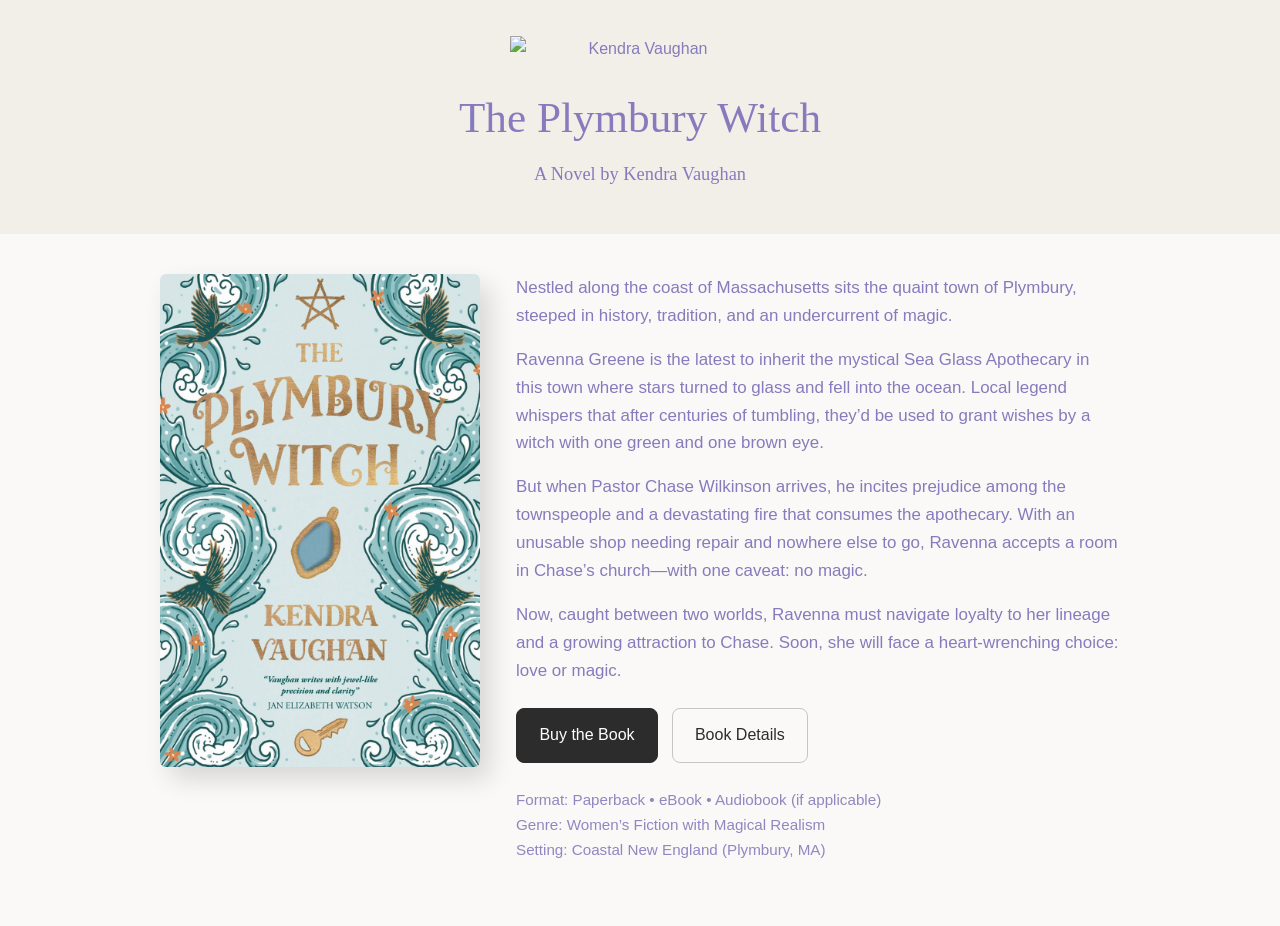
==== index.html @ 39166a37 "Create index.html" ====
<!doctype html>
<html lang="en">
<head>
  <meta charset="UTF-8" />
  <meta name="viewport" content="width=device-width, initial-scale=1" />
  <title>The Plymbury Witch | Kendra Vaughan</title>

  <meta name="description" content="The Plymbury Witch, the debut novel by Kendra Vaughan, is a story of magic, memory, and the quiet power of belonging." />

  <link rel="stylesheet" href="./style.css" />
</head>

<body>

  <header>
    <!-- Logo (no nav) -->
    <div class="page-hero">
      <img
        src="./images/kendra-vaughan-logo.png"
        alt="Kendra Vaughan"
        style="display:block; margin: 0 auto 1.25rem; max-width: 260px; width: 70%; height: auto;"
      />

      <h1>The Plymbury Witch</h1>
      <h2>A Novel by Kendra Vaughan</h2>
    </div>
  </header>

  <main>
    <section class="book-page">
      <div class="book-grid">
        <!-- Cover -->
        <figure class="book-cover">
          <img
            src="./images/plymbury_witch_cover.jpg"
            alt="Cover of The Plymbury Witch by Kendra Vaughan"
            class="cover"
            loading="eager"
          />
        </figure>

        <!-- Copy -->
        <div class="book-copy">
          <p class="book-description">
            Nestled along the coast of Massachusetts sits the quaint town of Plymbury, steeped in history,
            tradition, and an undercurrent of magic.
          </p>

          <p class="book-description">
            Ravenna Greene is the latest to inherit the mystical Sea Glass Apothecary in this town where
            stars turned to glass and fell into the ocean. Local legend whispers that after centuries of tumbling,
            they’d be used to grant wishes by a witch with one green and one brown eye.
          </p>

          <p class="book-description">
            But when Pastor Chase Wilkinson arrives, he incites prejudice among the townspeople and a devastating
            fire that consumes the apothecary. With an unusable shop needing repair and nowhere else to go, Ravenna
            accepts a room in Chase’s church—with one caveat: no magic.
          </p>

          <p class="book-description">
            Now, caught between two worlds, Ravenna must navigate loyalty to her lineage and a growing attraction
            to Chase. Soon, she will face a heart-wrenching choice: love or magic.
          </p>

          <!-- CTAs -->
          <div class="cta-group" role="group" aria-label="Links">
            <!-- Replace # with your actual buy link -->
            <a class="btn primary" href="#" rel="noopener">Buy the Book</a>

            <!-- Optional: swap this to a sample/excerpt or reviews section when you add one -->
            <a class="btn" href="#details">Book Details</a>
          </div>

          <!-- Optional details block to mimic book-page feel -->
          <div id="details" style="margin-top: 1.5rem;">
            <p class="fine-print">
              Format: Paperback • eBook • Audiobook (if applicable)<br />
              Genre: Women’s Fiction with Magical Realism<br />
              Setting: Coastal New England (Plymbury, MA)
            </p>
          </div>

        </div>
      </div>
    </section>
  </main>

</body>
</html>
---- style.css ----
/* -------------------------------------
   FONTS
------------------------------------- */

/* Magic Story font (self-hosted) */
@font-face {
  font-family: "Magic Story";
  src:
    url("./magic-story.woff2") format("woff2"),
    url("./magic-story.woff") format("woff");
  font-weight: 400;
  font-style: normal;
  font-display: swap;
}

/* -------------------------------------
   BASE STYLES
------------------------------------- */

:root {
  --bg: #faf9f7;
  --panel: #f2efe9;
  --ink: #2c2c2c;
  --lavender: #867BBC;
  --max: 1000px;
}

* {
  box-sizing: border-box;
}

body {
  margin: 0;
  font-family: -apple-system, BlinkMacSystemFont, "Segoe UI",
    Roboto, Helvetica, Arial, sans-serif;
  background: var(--bg);
  color: var(--lavender);
  line-height: 1.65;
}

img {
  max-width: 100%;
  height: auto;
  display: block;
}

a {
  color: inherit;
}

h1, h2, h3 {
  font-family: "Magic Story", serif;
  font-weight: 400;
  margin: 0;
  color: var(--lavender);
}

/* -------------------------------------
   HEADER + NAV
------------------------------------- */

header {
  background: var(--panel);
  padding: 1.25rem 1.25rem 2.25rem;
  text-align: center;
}

/* Nav bar */
.top-nav {
  max-width: var(--max);
  margin: 0 auto 1.5rem;
  display: flex;
  align-items: center;
  justify-content: space-between;
  gap: 1rem;
  flex-wrap: wrap;
}

.brand {
  text-decoration: none;
  font-family: "Magic Story", serif;
  font-size: 1.6rem;
  letter-spacing: 0.2px;
  white-space: nowrap;
}

.nav-links {
  display: flex;
  gap: 1rem;
  flex-wrap: wrap;
  justify-content: center;
}

.nav-links a {
  text-decoration: none;
  padding: 0.35rem 0.5rem;
  border-radius: 6px;
  font-size: 0.98rem;
}

.nav-links a:hover {
  background: rgba(134, 123, 188, 0.12);
}

/* Hero titles */
.page-hero {
  max-width: var(--max);
  margin: 0 auto;
  padding: 1rem 0 0.5rem;
}

header h1 {
  font-size: 2.7rem;
  margin-bottom: 0.35rem;
}

header h2 {
  font-size: 1.15rem;
  color: var(--lavender);
}

/* -------------------------------------
   MAIN LAYOUT
------------------------------------- */

main {
  width: 100%;
}

/* Book page section */
.book-page {
  max-width: var(--max);
  margin: 0 auto;
  padding: 2.5rem 1.25rem 3rem;
  text-align: left; /* important: looks more like a real book page */
}

.book-grid {
  display: grid;
  grid-template-columns: 320px 1fr;
  gap: 2.25rem;
  align-items: start;
}

/* Cover */
.book-cover {
  margin: 0;
}

.cover {
  width: 100%;
  max-width: 320px;
  margin: 0 auto;
  box-shadow: 10px 12px 26px rgba(0,0,0,0.14);
  border-radius: 6px;
}

/* Copy */
.book-copy {
  max-width: 620px;
}

.book-description {
  font-size: 1.06rem;
  margin: 0 0 1rem;
  color: var(--lavender);
}

/* Optional small note text */
.fine-print {
  font-size: 0.95rem;
  opacity: 0.9;
  margin-top: 1rem;
}

/* -------------------------------------
   BUTTONS / CTA
------------------------------------- */

.cta-group {
  margin-top: 1.4rem;
  display: flex;
  gap: 0.85rem;
  flex-wrap: wrap;
}

.btn {
  display: inline-block;
  padding: 0.85rem 1.4rem;
  border-radius: 8px;
  text-decoration: none;
  font-size: 1rem;
  border: 1px solid rgba(44,44,44,0.25);
  background: transparent;
  color: var(--ink);
}

.btn:hover {
  border-color: rgba(44,44,44,0.55);
  transform: translateY(-1px);
}

.btn.primary {
  background: var(--ink);
  color: #fff;
  border-color: var(--ink);
}

.btn.primary:hover {
  background: #000;
  border-color: #000;
}

/* -------------------------------------
   FOOTER
------------------------------------- */

footer {
  background: var(--panel);
  padding: 2rem 1.25rem;
  text-align: center;
  color: var(--lavender);
}

.footer-links,
.social-links {
  display: flex;
  gap: 1rem;
  justify-content: center;
  flex-wrap: wrap;
  margin-bottom: 0.75rem;
}

.footer-links a,
.social-links a {
  text-decoration: none;
  padding: 0.25rem 0.45rem;
  border-radius: 6px;
}

.footer-links a:hover,
.social-links a:hover {
  background: rgba(134, 123, 188, 0.12);
}

.copyright {
  font-size: 0.9rem;
  opacity: 0.9;
}

/* -------------------------------------
   MOBILE TWEAKS
------------------------------------- */

@media (max-width: 820px) {
  .book-grid {
    grid-template-columns: 1fr;
    gap: 1.75rem;
    text-align: center;
  }

  .book-page {
    text-align: center;
  }

  .book-copy {
    max-width: 700px;
    margin: 0 auto;
    text-align: left; /* keeps paragraphs readable */
  }

  .cta-group {
    justify-content: center;
  }
}

@media (max-width: 600px) {
  header h1 {
    font-size: 2.15rem;
  }

  header h2 {
    font-size: 1.05rem;
  }

  .brand {
    font-size: 1.45rem;
  }

  .nav-links a {
    font-size: 0.95rem;
  }
}
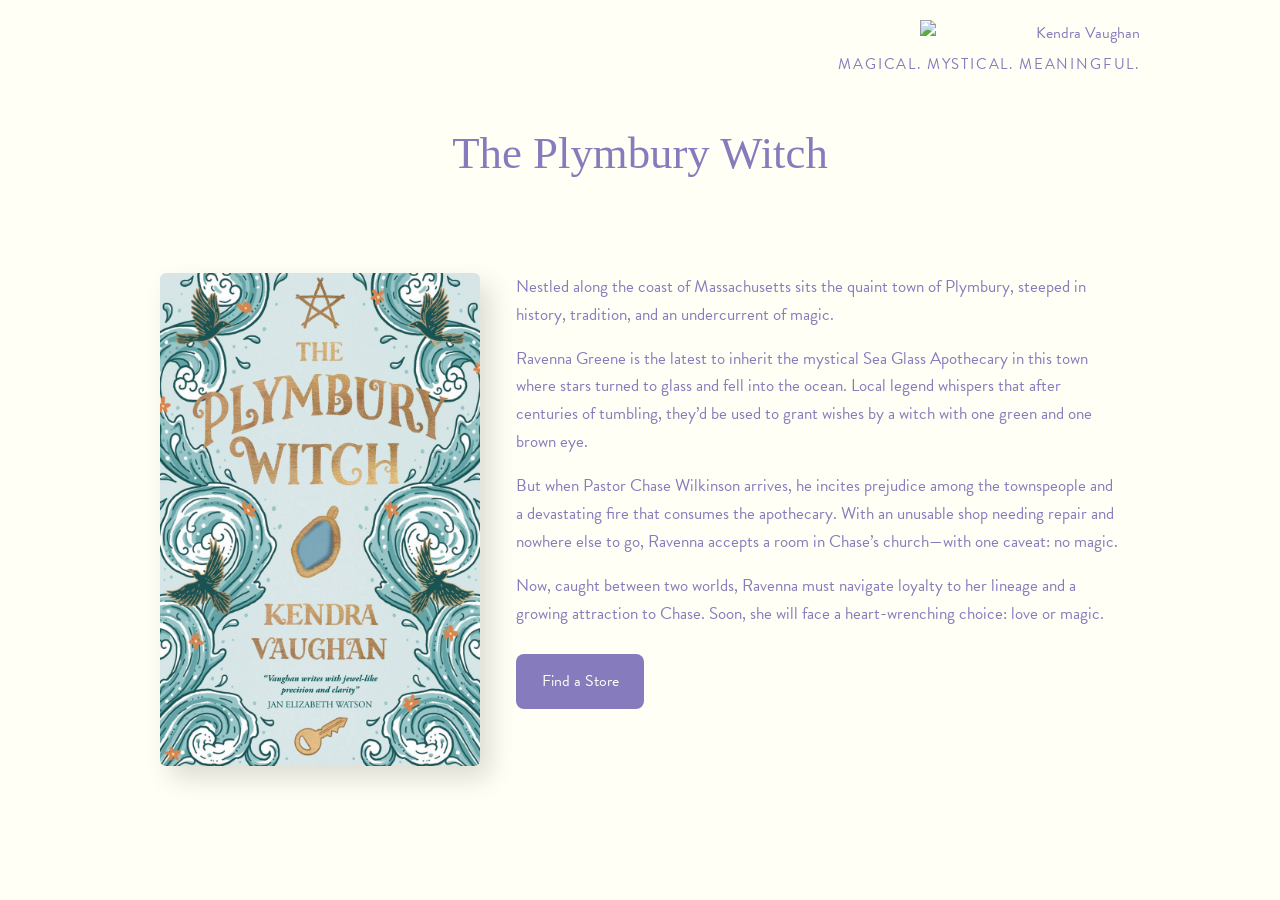
==== commit 01fcd3d2: "Update index.html" ====
--- a/index.html
+++ b/index.html
@@ -13,16 +13,20 @@
 <body>
 
   <header>
-    <!-- Logo (no nav) -->
+    <!-- Logo top right -->
+    <div class="header-bar">
+      <div class="logo-block">
+        <img
+          src="./images/kendra-vaughan-logo.png"
+          alt="Kendra Vaughan"
+        />
+        <div class="tagline">Magical. Mystical. Meaningful.</div>
+      </div>
+    </div>
+
+    <!-- Page title -->
     <div class="page-hero">
-      <img
-        src="./images/kendra-vaughan-logo.png"
-        alt="Kendra Vaughan"
-        style="display:block; margin: 0 auto 1.25rem; max-width: 260px; width: 70%; height: auto;"
-      />
-
       <h1>The Plymbury Witch</h1>
-      <h2>A Novel by Kendra Vaughan</h2>
     </div>
   </header>
 
@@ -35,7 +39,6 @@
             src="./images/plymbury_witch_cover.jpg"
             alt="Cover of The Plymbury Witch by Kendra Vaughan"
             class="cover"
-            loading="eager"
           />
         </figure>
 
@@ -63,22 +66,9 @@
             to Chase. Soon, she will face a heart-wrenching choice: love or magic.
           </p>
 
-          <!-- CTAs -->
-          <div class="cta-group" role="group" aria-label="Links">
-            <!-- Replace # with your actual buy link -->
-            <a class="btn primary" href="#" rel="noopener">Buy the Book</a>
-
-            <!-- Optional: swap this to a sample/excerpt or reviews section when you add one -->
-            <a class="btn" href="#details">Book Details</a>
-          </div>
-
-          <!-- Optional details block to mimic book-page feel -->
-          <div id="details" style="margin-top: 1.5rem;">
-            <p class="fine-print">
-              Format: Paperback • eBook • Audiobook (if applicable)<br />
-              Genre: Women’s Fiction with Magical Realism<br />
-              Setting: Coastal New England (Plymbury, MA)
-            </p>
+          <!-- Single CTA -->
+          <div class="cta-group">
+            <a class="btn" href="https://books2read.com/theplymburywitch/" target="_blank" rel="noopener noreferrer">Find a Store</a>
           </div>
 
         </div>
--- a/style.css
+++ b/style.css
@@ -12,14 +12,24 @@
   font-style: normal;
   font-display: swap;
 }
+/* Brandon Grotesque font (self-hosted) */
+@font-face {
+  font-family: "Brandon Grotesque";
+  src:
+    url("./brandon-grotesque-regular.woff2") format("woff2"),
+    url("./brandon-grotesque-regular.woff") format("woff");
+  font-weight: 400;
+  font-style: normal;
+  font-display: swap;
+}
 
 /* -------------------------------------
    BASE STYLES
 ------------------------------------- */
 
 :root {
-  --bg: #faf9f7;
-  --panel: #f2efe9;
+  --bg: #fffff5;
+  --panel: #fffff5;
   --ink: #2c2c2c;
   --lavender: #867BBC;
   --max: 1000px;
@@ -31,8 +41,8 @@
 
 body {
   margin: 0;
-  font-family: -apple-system, BlinkMacSystemFont, "Segoe UI",
-    Roboto, Helvetica, Arial, sans-serif;
+  font-family: "Brandon Grotesque", -apple 
+     Roboto, Helvetica, Arial, sans-serif;
   background: var(--bg);
   color: var(--lavender);
   line-height: 1.65;
@@ -60,57 +70,48 @@
 ------------------------------------- */
 
 header {
-  background: var(--panel);
-  padding: 1.25rem 1.25rem 2.25rem;
-  text-align: center;
-}
-
-/* Nav bar */
-.top-nav {
+  background: var(--bg);
+  padding: 1.25rem 1.5rem 2.25rem;
+}
+
+/* Top bar with logo */
+.header-bar {
   max-width: var(--max);
-  margin: 0 auto 1.5rem;
+  margin: 0 auto;
   display: flex;
-  align-items: center;
-  justify-content: space-between;
-  gap: 1rem;
-  flex-wrap: wrap;
-}
-
-.brand {
-  text-decoration: none;
-  font-family: "Magic Story", serif;
-  font-size: 1.6rem;
-  letter-spacing: 0.2px;
-  white-space: nowrap;
-}
-
-.nav-links {
-  display: flex;
-  gap: 1rem;
-  flex-wrap: wrap;
-  justify-content: center;
-}
-
-.nav-links a {
-  text-decoration: none;
-  padding: 0.35rem 0.5rem;
-  border-radius: 6px;
-  font-size: 0.98rem;
-}
-
-.nav-links a:hover {
-  background: rgba(134, 123, 188, 0.12);
+  justify-content: flex-end;
+  align-items: flex-start;
+}
+
+.logo-block {
+  text-align: right;
+}
+
+.logo-block img {
+  max-width: 220px;
+  height: auto;
+  display: block;
+  margin-left: auto;
+}
+
+.tagline {
+  margin-top: 0.35rem;
+  font-family: "Brandon Grotesque", sans-serif;
+  font-size: 0.95rem;
+  letter-spacing: 0.12em;
+  text-transform: uppercase;
+  color: var(--lavender);
 }
 
 /* Hero titles */
 .page-hero {
   max-width: var(--max);
-  margin: 0 auto;
-  padding: 1rem 0 0.5rem;
+  margin: 2.5rem auto 0;
+  text-align: center;
 }
 
 header h1 {
-  font-size: 2.7rem;
+  font-size: 2.8rem;
   margin-bottom: 0.35rem;
 }
 
@@ -174,41 +175,29 @@
 }
 
 /* -------------------------------------
-   BUTTONS / CTA
+   BUTTON
 ------------------------------------- */
 
 .cta-group {
-  margin-top: 1.4rem;
+  margin-top: 1.6rem;
   display: flex;
-  gap: 0.85rem;
-  flex-wrap: wrap;
+  justify-content: flex-start;
 }
 
 .btn {
   display: inline-block;
-  padding: 0.85rem 1.4rem;
+  padding: 0.9rem 1.6rem;
   border-radius: 8px;
   text-decoration: none;
   font-size: 1rem;
-  border: 1px solid rgba(44,44,44,0.25);
-  background: transparent;
-  color: var(--ink);
+  background: var(--lavender);
+  color: var(--bg);
+  border: none;
 }
 
 .btn:hover {
-  border-color: rgba(44,44,44,0.55);
+  filter: brightness(0.95);
   transform: translateY(-1px);
-}
-
-.btn.primary {
-  background: var(--ink);
-  color: #fff;
-  border-color: var(--ink);
-}
-
-.btn.primary:hover {
-  background: #000;
-  border-color: #000;
 }
 
 /* -------------------------------------
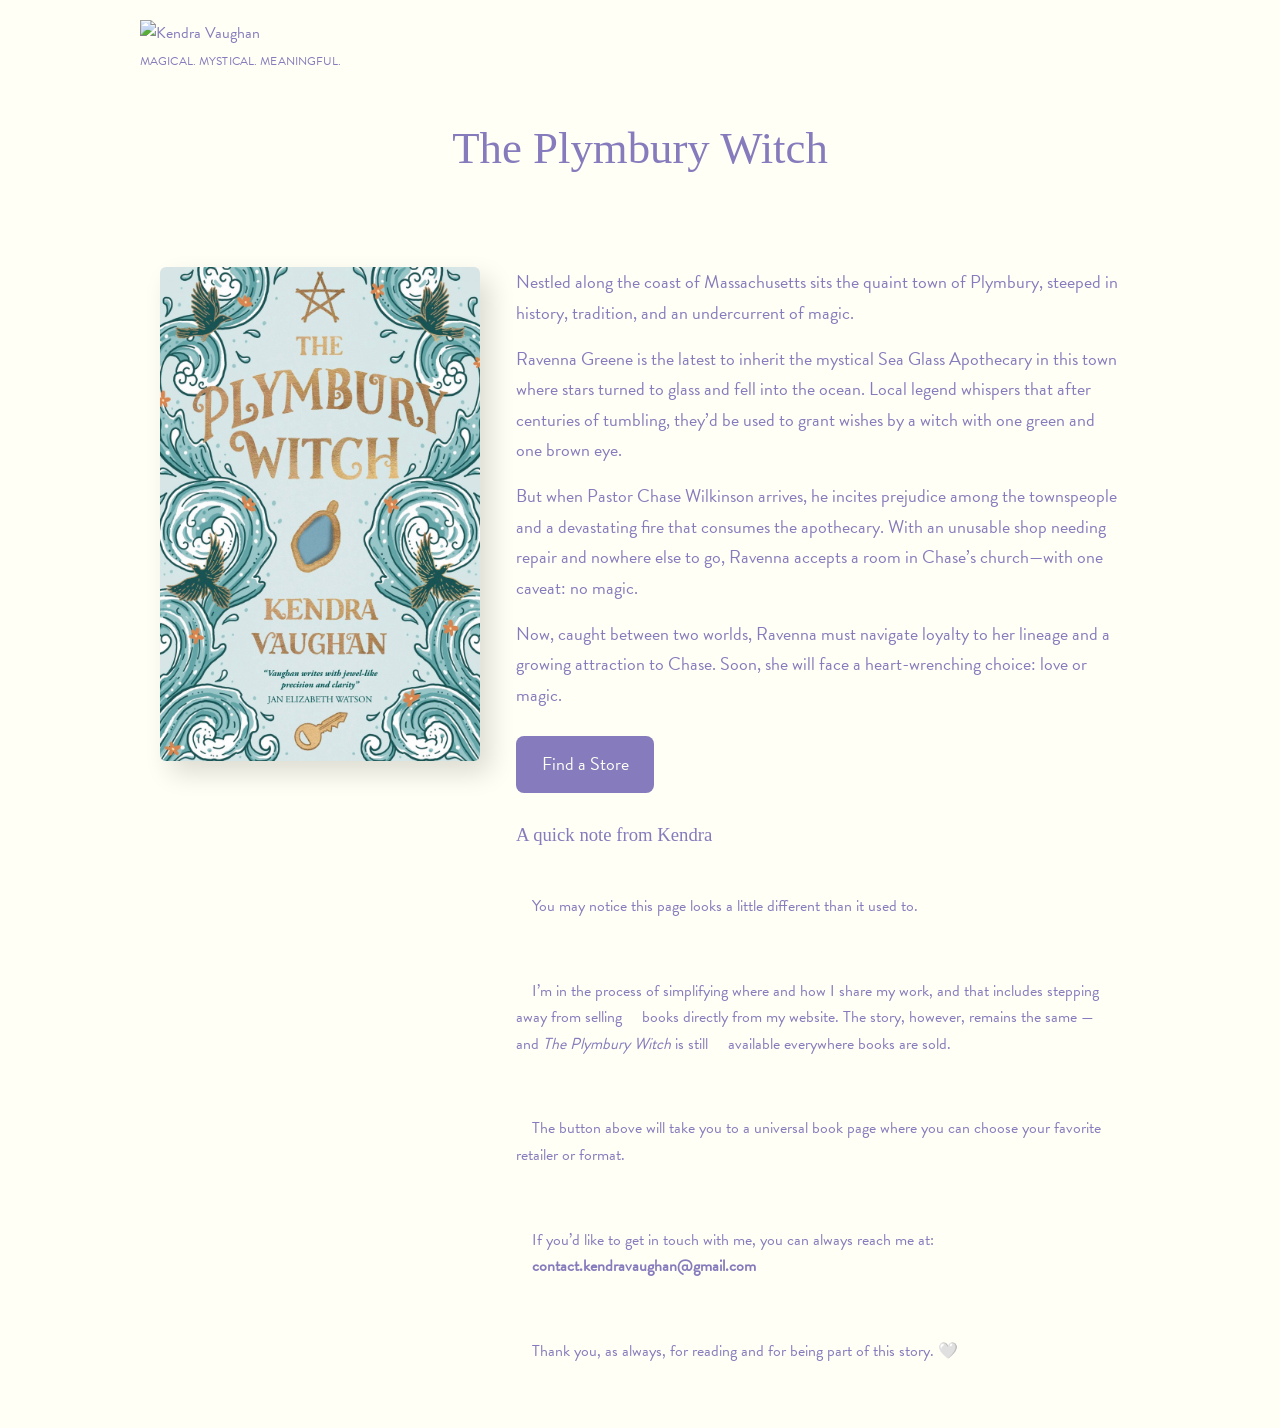
==== commit 06798af6: "Update index.html" ====
--- a/index.html
+++ b/index.html
@@ -7,7 +7,7 @@
 
   <meta name="description" content="The Plymbury Witch, the debut novel by Kendra Vaughan, is a story of magic, memory, and the quiet power of belonging." />
 
-  <link rel="stylesheet" href="./style.css" />
+  <link rel="stylesheet" href="style.css" />
 </head>
 
 <body>
@@ -70,6 +70,32 @@
           <div class="cta-group">
             <a class="btn" href="https://books2read.com/theplymburywitch/" target="_blank" rel="noopener noreferrer">Find a Store</a>
           </div>
+          <div class="author-note">
+  <h3>A quick note from Kendra</h3>
+
+  <p>
+    You may notice this page looks a little different than it used to.
+  </p>
+
+  <p>
+    I’m in the process of simplifying where and how I share my work, and that includes stepping away from selling
+    books directly from my website. The story, however, remains the same — and <em>The Plymbury Witch</em> is still
+    available everywhere books are sold.
+  </p>
+
+  <p>
+    The button above will take you to a universal book page where you can choose your favorite retailer or format.
+  </p>
+
+  <p>
+    If you’d like to get in touch with me, you can always reach me at:<br />
+    <strong>contact.kendravaughan@gmail.com</strong>
+  </p>
+
+  <p>
+    Thank you, as always, for reading and for being part of this story. 🤍
+  </p>
+</div>
 
         </div>
       </div>
--- a/style.css
+++ b/style.css
@@ -79,26 +79,26 @@
   max-width: var(--max);
   margin: 0 auto;
   display: flex;
-  justify-content: flex-end;
+  justify-content: flex-start;
   align-items: flex-start;
 }
 
 .logo-block {
-  text-align: right;
+  text-align: left;
 }
 
 .logo-block img {
   max-width: 220px;
   height: auto;
   display: block;
-  margin-left: auto;
+  margin-left: 0;
 }
 
 .tagline {
   margin-top: 0.35rem;
   font-family: "Brandon Grotesque", sans-serif;
-  font-size: 0.95rem;
-  letter-spacing: 0.12em;
+  font-size: 0.75rem;
+  letter-spacing: 0.01em;
   text-transform: uppercase;
   color: var(--lavender);
 }
@@ -162,7 +162,7 @@
 }
 
 .book-description {
-  font-size: 1.06rem;
+  font-size: 1.15rem;
   margin: 0 0 1rem;
   color: var(--lavender);
 }
@@ -189,7 +189,7 @@
   padding: 0.9rem 1.6rem;
   border-radius: 8px;
   text-decoration: none;
-  font-size: 1rem;
+  font-size: 1.1rem;
   background: var(--lavender);
   color: var(--bg);
   border: none;
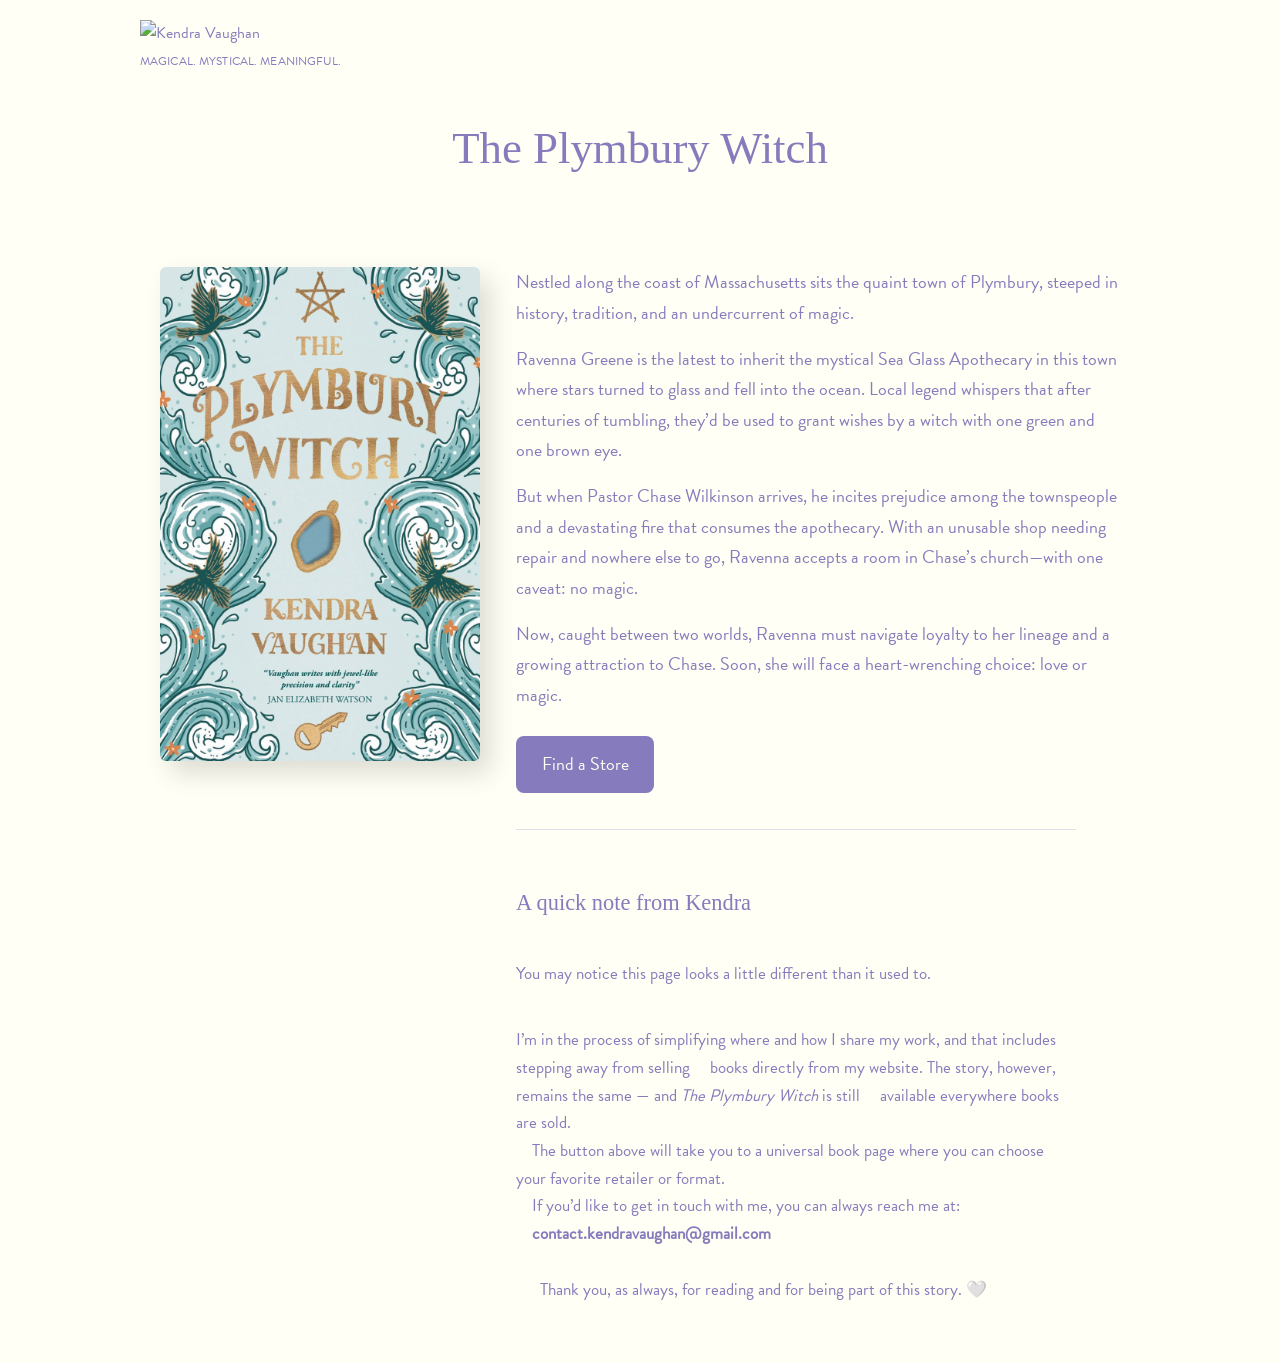
==== commit c8435a6c: "Update index.html" ====
--- a/index.html
+++ b/index.html
@@ -72,28 +72,15 @@
           </div>
           <div class="author-note">
   <h3>A quick note from Kendra</h3>
-
-  <p>
-    You may notice this page looks a little different than it used to.
+  <p>You may notice this page looks a little different than it used to.
   </p>
-
-  <p>
-    I’m in the process of simplifying where and how I share my work, and that includes stepping away from selling
+  <p>I’m in the process of simplifying where and how I share my work, and that includes stepping away from selling
     books directly from my website. The story, however, remains the same — and <em>The Plymbury Witch</em> is still
-    available everywhere books are sold.
-  </p>
-
-  <p>
-    The button above will take you to a universal book page where you can choose your favorite retailer or format.
-  </p>
-
-  <p>
+    available everywhere books are sold. <br>
+    The button above will take you to a universal book page where you can choose your favorite retailer or format. <br>
     If you’d like to get in touch with me, you can always reach me at:<br />
-    <strong>contact.kendravaughan@gmail.com</strong>
-  </p>
-
-  <p>
-    Thank you, as always, for reading and for being part of this story. 🤍
+    <strong>contact.kendravaughan@gmail.com</strong><br><br>
+      Thank you, as always, for reading and for being part of this story. 🤍
   </p>
 </div>
 
--- a/style.css
+++ b/style.css
@@ -174,6 +174,23 @@
   margin-top: 1rem;
 }
 
+.author-note {
+  margin-top: 2.25rem;
+  padding-top: 1.75rem;
+  border-top: 1px solid rgba(134, 123, 188, 0.25);
+  max-width: 560px;
+}
+
+.author-note h3 {
+  font-family: "Magic Story", serif;
+  font-size: 1.4rem;
+  margin-bottom: 0.75rem;
+}
+
+.author-note p {
+  font-size: 1.05rem;
+  margin: 0 0 0.75rem;
+}
 /* -------------------------------------
    BUTTON
 ------------------------------------- */
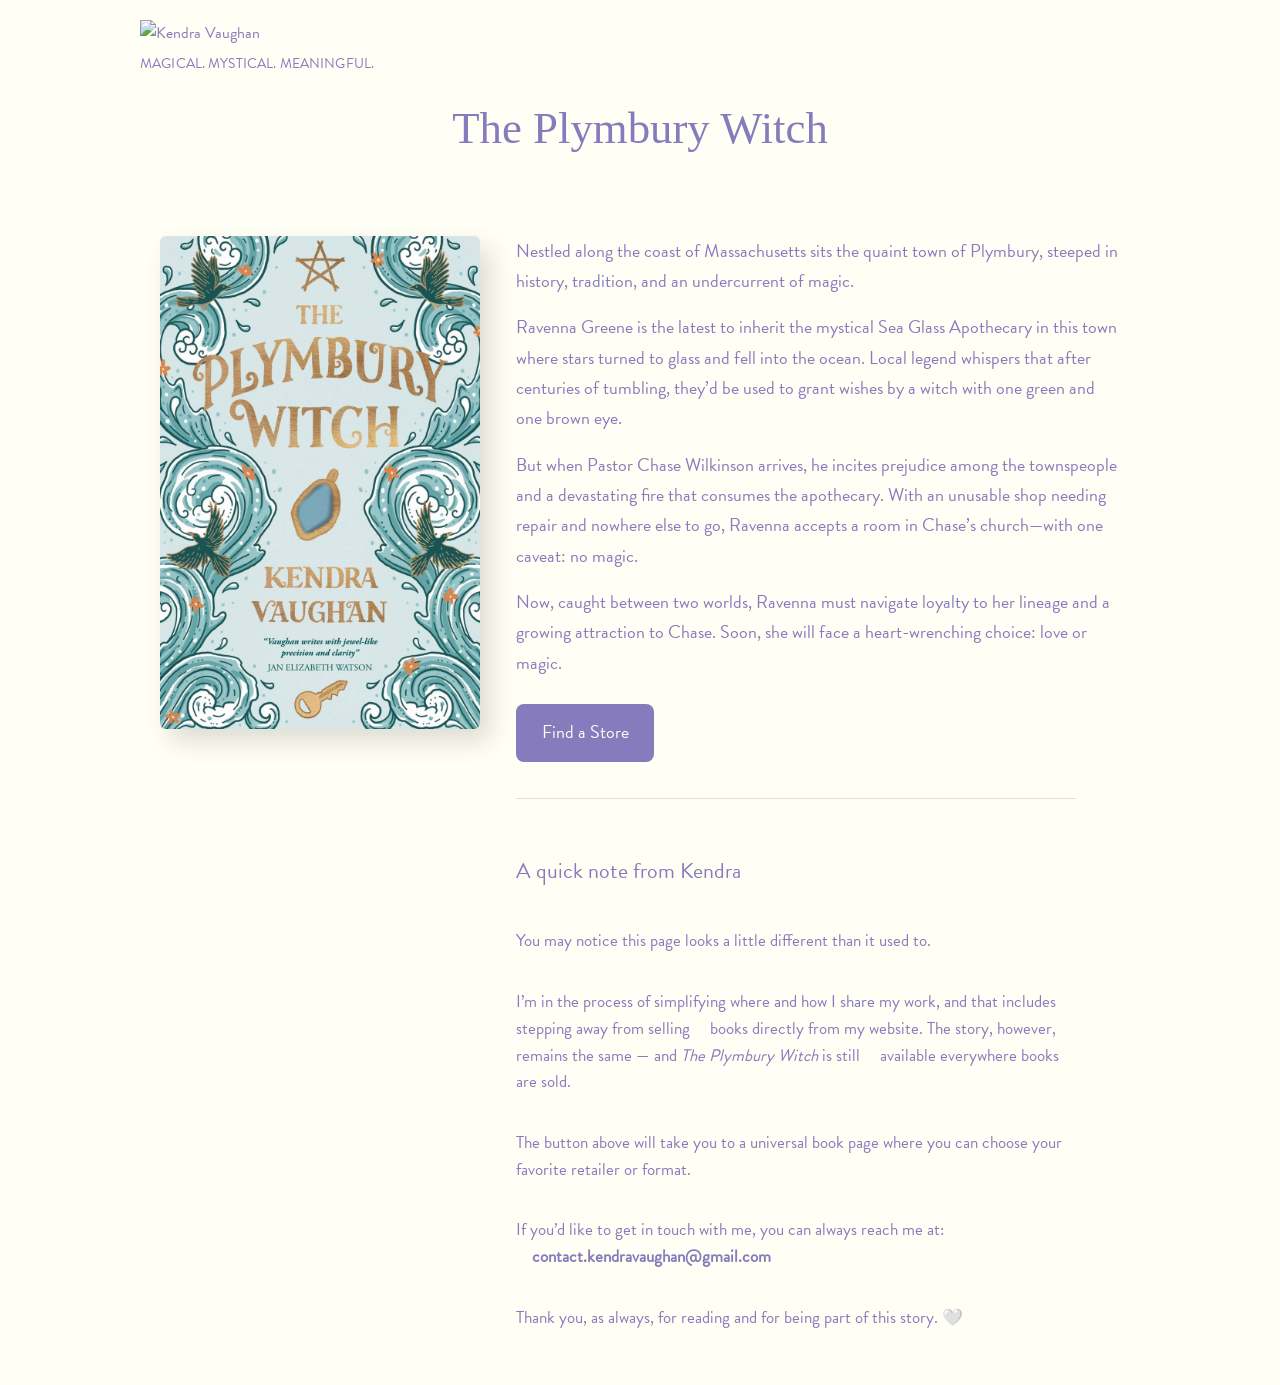
==== commit a310a593: "Update index.html" ====
--- a/index.html
+++ b/index.html
@@ -71,23 +71,24 @@
             <a class="btn" href="https://books2read.com/theplymburywitch/" target="_blank" rel="noopener noreferrer">Find a Store</a>
           </div>
           <div class="author-note">
-  <h3>A quick note from Kendra</h3>
-  <p>You may notice this page looks a little different than it used to.
-  </p>
+  <h3><b></b>A quick note from Kendra</b></h3>
+
+  <p>You may notice this page looks a little different than it used to.</p>
+
   <p>I’m in the process of simplifying where and how I share my work, and that includes stepping away from selling
     books directly from my website. The story, however, remains the same — and <em>The Plymbury Witch</em> is still
-    available everywhere books are sold. <br>
-    The button above will take you to a universal book page where you can choose your favorite retailer or format. <br>
-    If you’d like to get in touch with me, you can always reach me at:<br />
-    <strong>contact.kendravaughan@gmail.com</strong><br><br>
-      Thank you, as always, for reading and for being part of this story. 🤍
-  </p>
-</div>
+    available everywhere books are sold.</p>
 
-        </div>
-      </div>
+  <p>The button above will take you to a universal book page where you can choose your favorite retailer or format.</p>
+
+  <p>If you’d like to get in touch with me, you can always reach me at:<br />
+    <strong>contact.kendravaughan@gmail.com</strong></p>
+
+  <p>Thank you, as always, for reading and for being part of this story. 🤍</p>
+</div> <!-- /.author-note -->
+        </div> <!-- /.book-copy -->
+      </div> <!-- /.book-grid --> 
     </section>
   </main>
-
 </body>
 </html>
--- a/style.css
+++ b/style.css
@@ -41,7 +41,7 @@
 
 body {
   margin: 0;
-  font-family: "Brandon Grotesque", -apple 
+  font-family: "Brandon Grotesque", -apple-system, BlinkMacSystemFont, "Segoe UI",
      Roboto, Helvetica, Arial, sans-serif;
   background: var(--bg);
   color: var(--lavender);
@@ -97,7 +97,7 @@
 .tagline {
   margin-top: 0.35rem;
   font-family: "Brandon Grotesque", sans-serif;
-  font-size: 0.75rem;
+  font-size: 0.85rem;
   letter-spacing: 0.01em;
   text-transform: uppercase;
   color: var(--lavender);
@@ -106,7 +106,7 @@
 /* Hero titles */
 .page-hero {
   max-width: var(--max);
-  margin: 2.5rem auto 0;
+  margin: 1.1rem auto 0;
   text-align: center;
 }
 
@@ -132,7 +132,7 @@
 .book-page {
   max-width: var(--max);
   margin: 0 auto;
-  padding: 2.5rem 1.25rem 3rem;
+  padding: 1.75rem 1.25rem 3rem;
   text-align: left; /* important: looks more like a real book page */
 }
 
@@ -182,15 +182,21 @@
 }
 
 .author-note h3 {
-  font-family: "Magic Story", serif;
+  font-family: "Brandon Grotesque", sans-serif;
   font-size: 1.4rem;
   margin-bottom: 0.75rem;
 }
 
 .author-note p {
   font-size: 1.05rem;
-  margin: 0 0 0.75rem;
-}
+  margin: 0 0 0.45rem;
+  line-height: 1.6;
+}
+
+.author-note p:last-child {
+   margin-bottom: .35rem;
+}
+
 /* -------------------------------------
    BUTTON
 ------------------------------------- */
@@ -210,6 +216,8 @@
   background: var(--lavender);
   color: var(--bg);
   border: none;
+  transform: translateY(0);
+  transition: transform 150ms ease, filter 150ms ease;
 }
 
 .btn:hover {
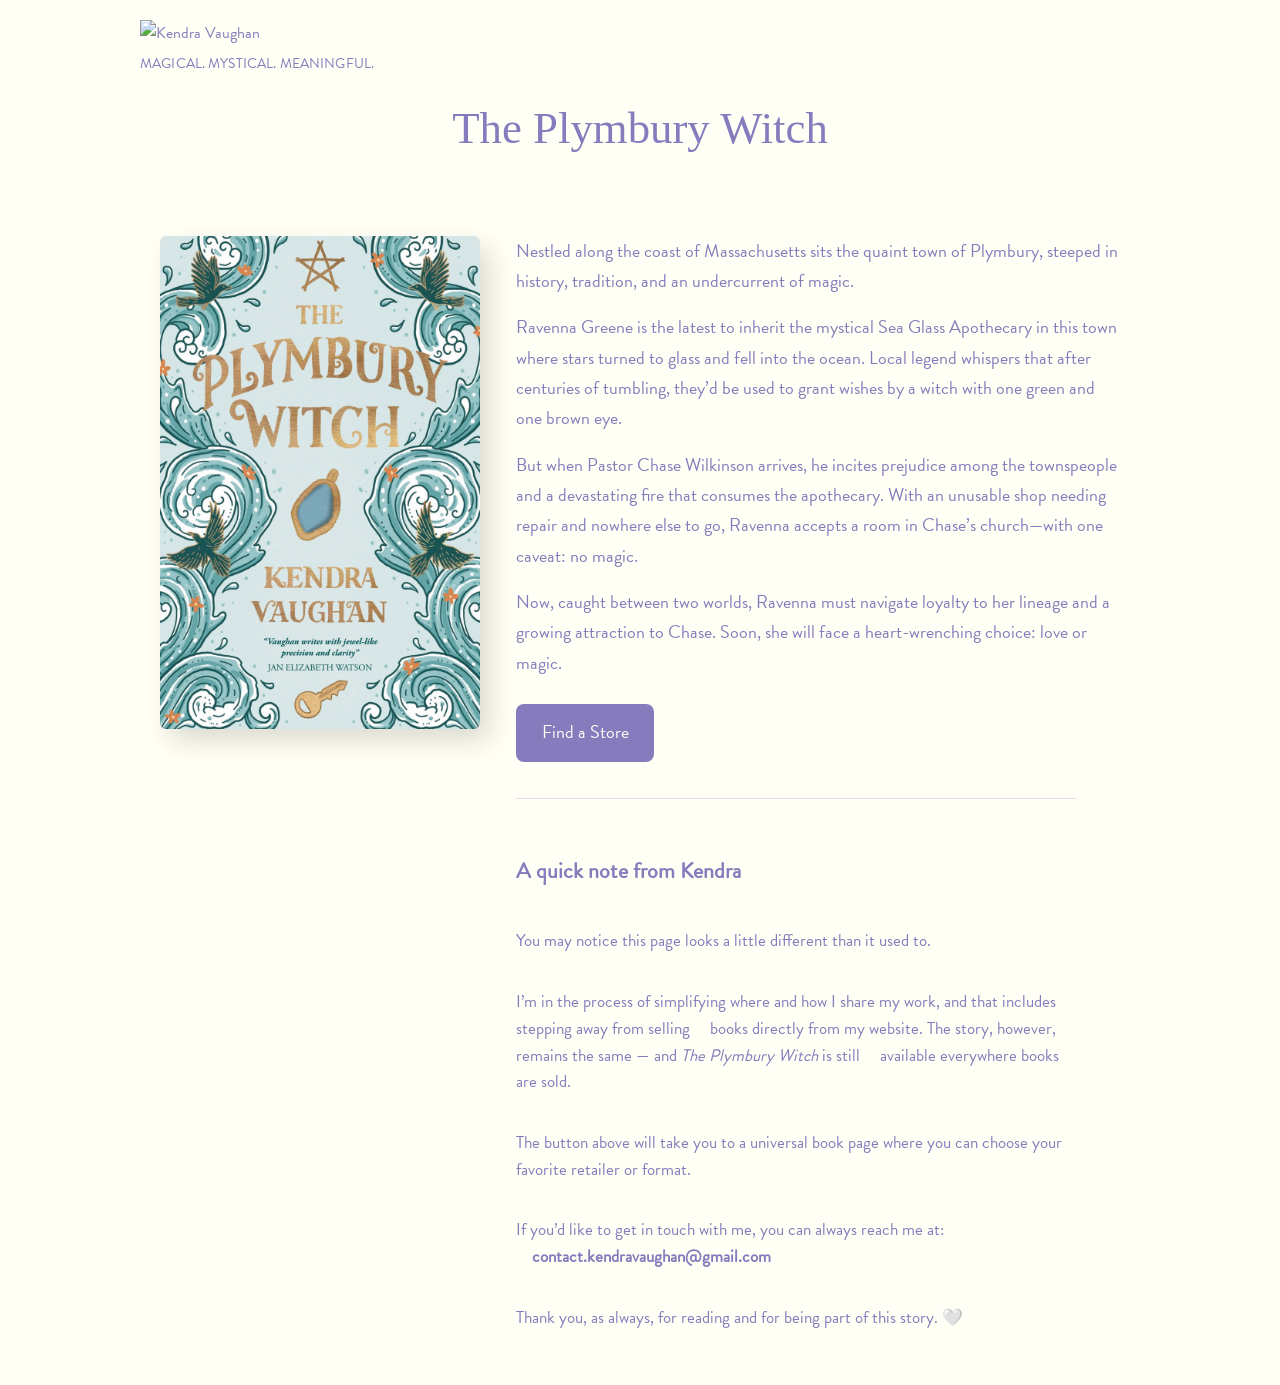
==== commit 22e8cd2c: "Update index.html" ====
--- a/index.html
+++ b/index.html
@@ -71,7 +71,7 @@
             <a class="btn" href="https://books2read.com/theplymburywitch/" target="_blank" rel="noopener noreferrer">Find a Store</a>
           </div>
           <div class="author-note">
-  <h3><b></b>A quick note from Kendra</b></h3>
+  <h3><b>A quick note from Kendra</b></h3>
 
   <p>You may notice this page looks a little different than it used to.</p>
 
@@ -85,7 +85,7 @@
     <strong>contact.kendravaughan@gmail.com</strong></p>
 
   <p>Thank you, as always, for reading and for being part of this story. 🤍</p>
-</div> <!-- /.author-note -->
+           </div> <!-- /.author-note -->
         </div> <!-- /.book-copy -->
       </div> <!-- /.book-grid --> 
     </section>
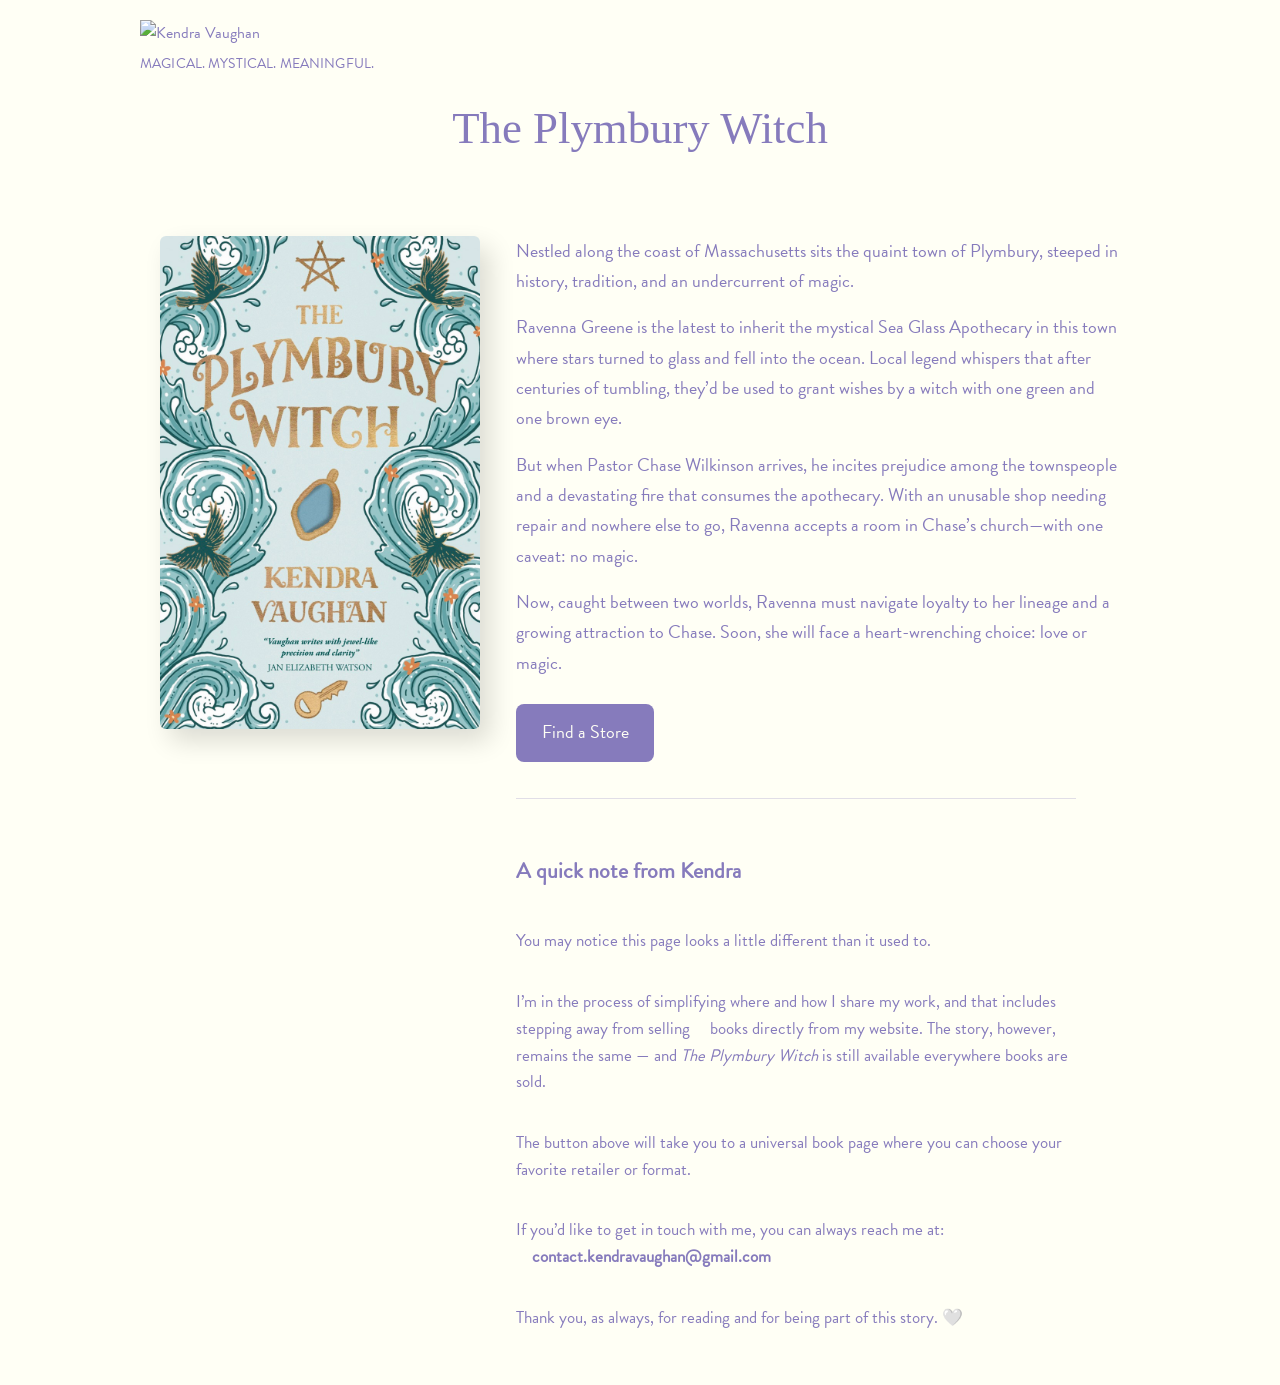
==== commit 28b421bc: "Update index.html" ====
--- a/index.html
+++ b/index.html
@@ -76,8 +76,7 @@
   <p>You may notice this page looks a little different than it used to.</p>
 
   <p>I’m in the process of simplifying where and how I share my work, and that includes stepping away from selling
-    books directly from my website. The story, however, remains the same — and <em>The Plymbury Witch</em> is still
-    available everywhere books are sold.</p>
+    books directly from my website. The story, however, remains the same — and <em>The Plymbury Witch</em> is still available everywhere books are sold.</p>
 
   <p>The button above will take you to a universal book page where you can choose your favorite retailer or format.</p>
 
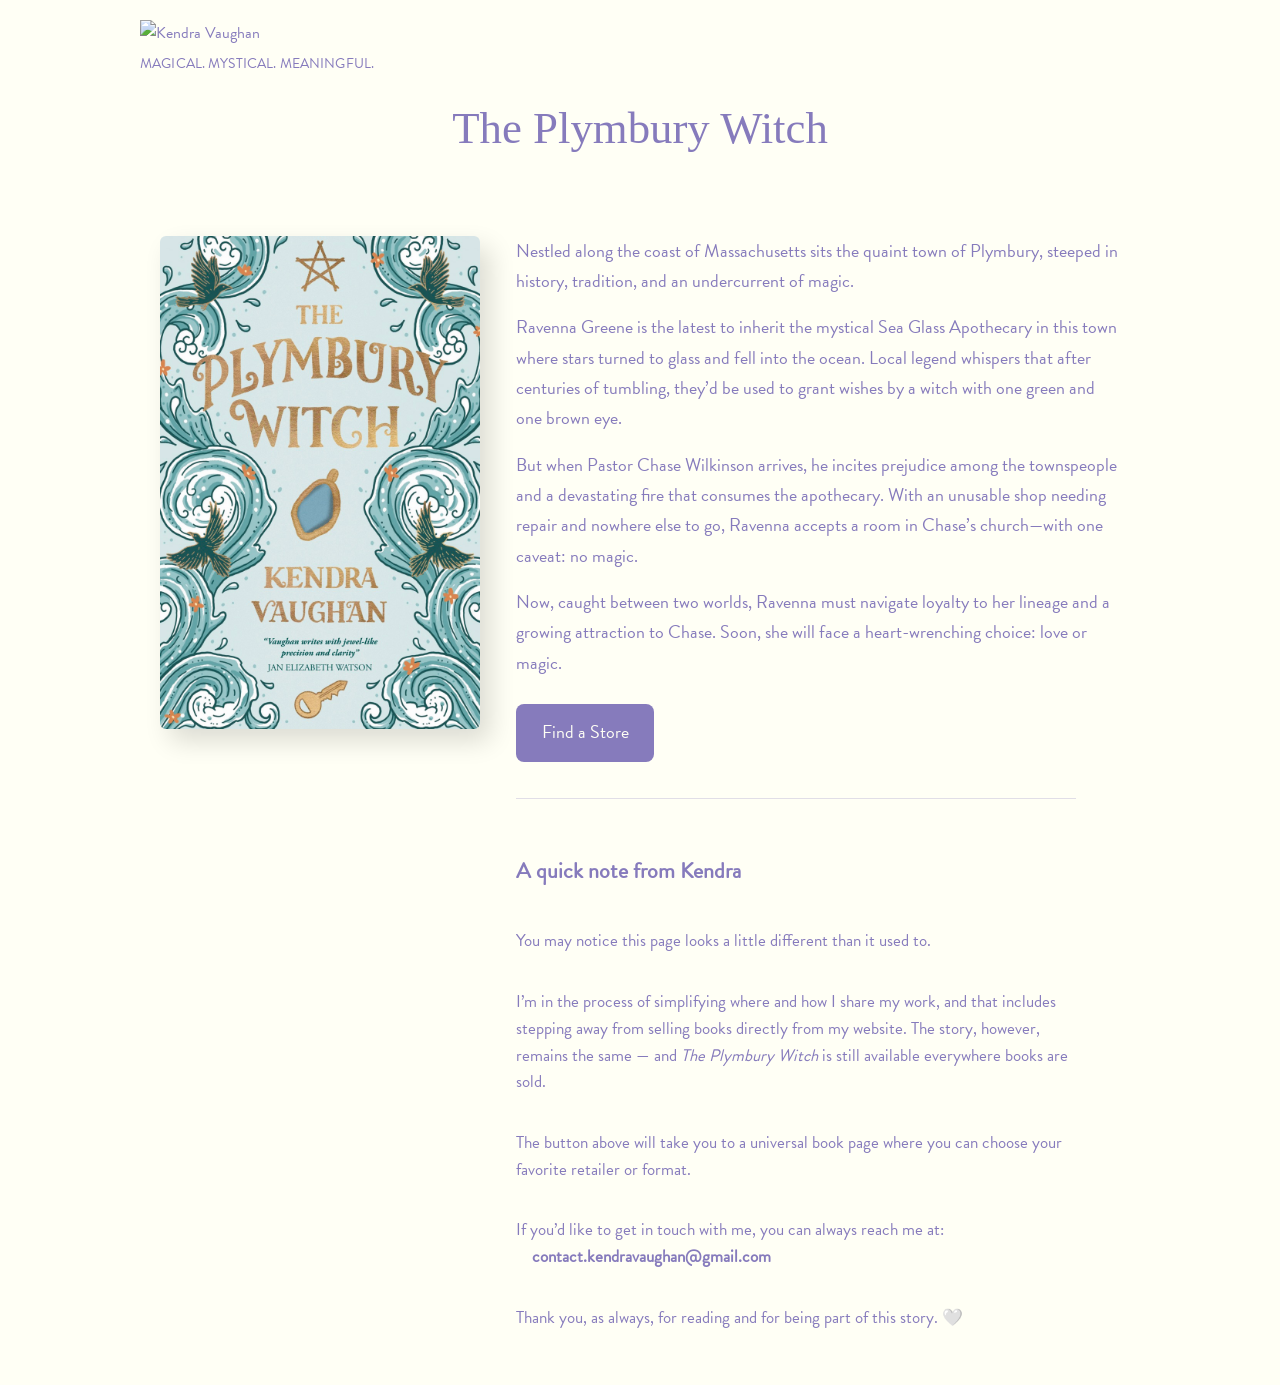
==== commit 30ba81ea: "Update index.html" ====
--- a/index.html
+++ b/index.html
@@ -75,8 +75,7 @@
 
   <p>You may notice this page looks a little different than it used to.</p>
 
-  <p>I’m in the process of simplifying where and how I share my work, and that includes stepping away from selling
-    books directly from my website. The story, however, remains the same — and <em>The Plymbury Witch</em> is still available everywhere books are sold.</p>
+  <p>I’m in the process of simplifying where and how I share my work, and that includes stepping away from selling books directly from my website. The story, however, remains the same — and <em>The Plymbury Witch</em> is still available everywhere books are sold.</p>
 
   <p>The button above will take you to a universal book page where you can choose your favorite retailer or format.</p>
 
